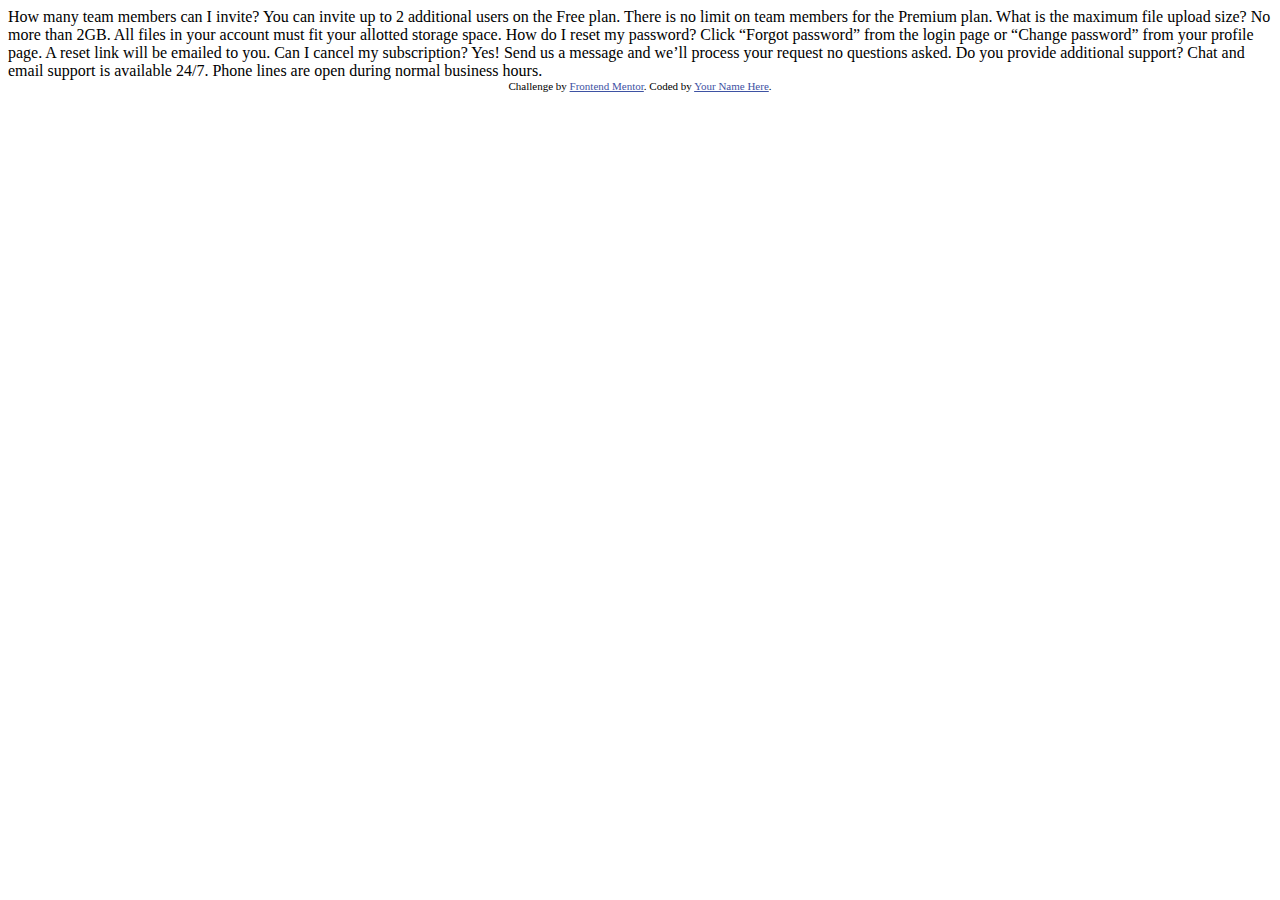
==== faq-accordion-card-main/faq-accordion-card-main/index.html @ d02c278b "started the faq accordation card project" ====
<!DOCTYPE html>
<html lang="en">
<head>
  <meta charset="UTF-8">
  <meta name="viewport" content="width=device-width, initial-scale=1.0"> <!-- displays site properly based on user's device -->

  <link rel="icon" type="image/png" sizes="32x32" href="./images/favicon-32x32.png">
  
  <title>Frontend Mentor | FAQ Accordion Card</title>

  <!-- Feel free to remove these styles or customise in your own stylesheet 👍 -->
  <style>
    .attribution { font-size: 11px; text-align: center; }
    .attribution a { color: hsl(228, 45%, 44%); }
  </style>
</head>
<body>
  How many team members can I invite?
  You can invite up to 2 additional users on the Free plan. There is no limit on 
  team members for the Premium plan.

  What is the maximum file upload size?
  No more than 2GB. All files in your account must fit your allotted storage space.

  How do I reset my password?
  Click “Forgot password” from the login page or “Change password” from your profile page.
  A reset link will be emailed to you.

  Can I cancel my subscription?
  Yes! Send us a message and we’ll process your request no questions asked.

  Do you provide additional support?
  Chat and email support is available 24/7. Phone lines are open during normal business hours.

  <div class="attribution">
    Challenge by <a href="https://www.frontendmentor.io?ref=challenge" target="_blank">Frontend Mentor</a>. 
    Coded by <a href="#">Your Name Here</a>.
  </div>
</body>
</html>
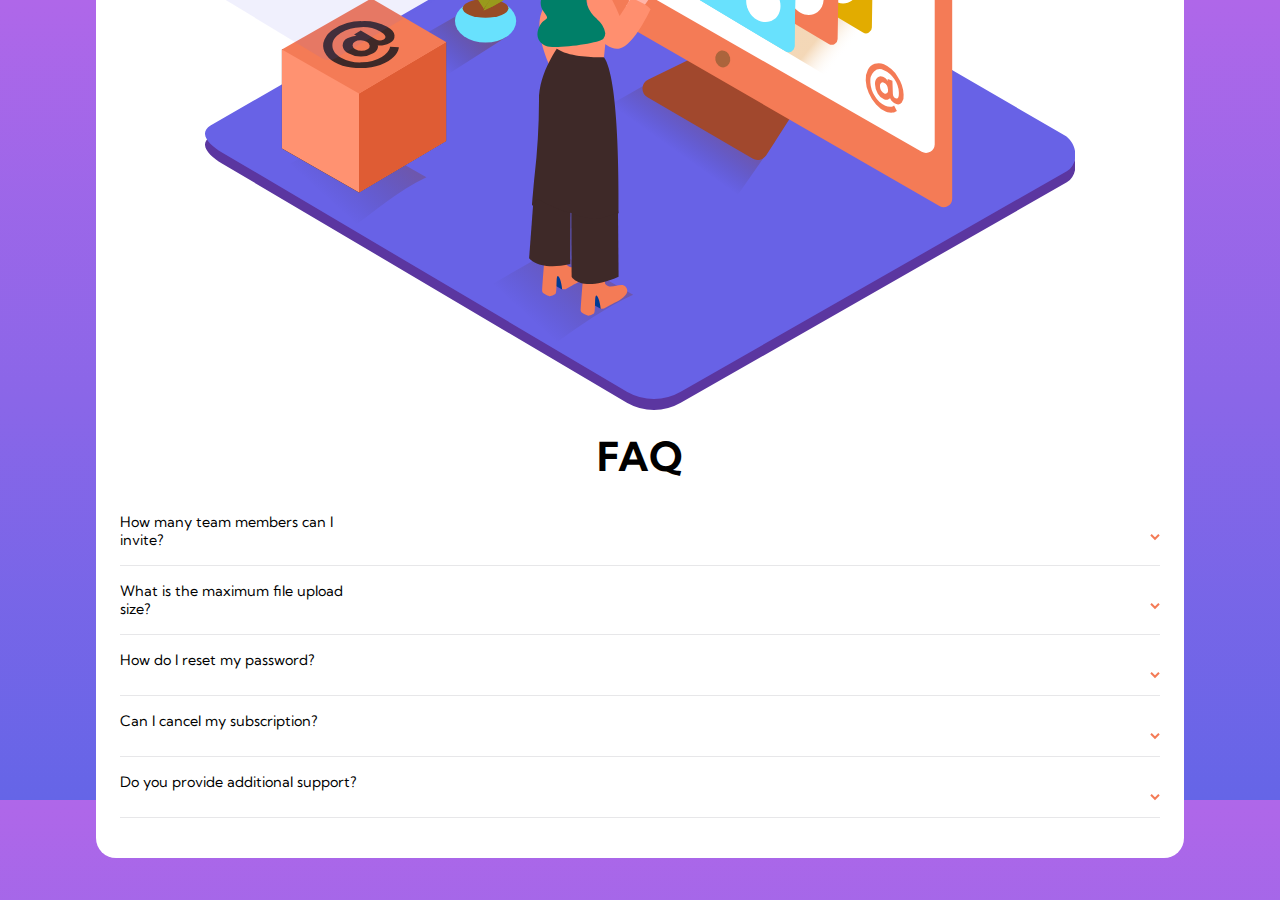
==== commit 8dd7312d: "added some styles and made some changes to it" ====
--- a/faq-accordion-card-main/faq-accordion-card-main/index.html
+++ b/faq-accordion-card-main/faq-accordion-card-main/index.html
@@ -1,40 +1,559 @@
 <!DOCTYPE html>
 <html lang="en">
-<head>
-  <meta charset="UTF-8">
-  <meta name="viewport" content="width=device-width, initial-scale=1.0"> <!-- displays site properly based on user's device -->
+  <head>
+    <meta charset="UTF-8" />
+    <meta name="viewport" content="width=device-width, initial-scale=1.0" />
+    <!-- displays site properly based on user's device -->
 
-  <link rel="icon" type="image/png" sizes="32x32" href="./images/favicon-32x32.png">
-  
-  <title>Frontend Mentor | FAQ Accordion Card</title>
-
-  <!-- Feel free to remove these styles or customise in your own stylesheet 👍 -->
-  <style>
-    .attribution { font-size: 11px; text-align: center; }
-    .attribution a { color: hsl(228, 45%, 44%); }
-  </style>
-</head>
-<body>
-  How many team members can I invite?
-  You can invite up to 2 additional users on the Free plan. There is no limit on 
-  team members for the Premium plan.
-
-  What is the maximum file upload size?
-  No more than 2GB. All files in your account must fit your allotted storage space.
-
-  How do I reset my password?
-  Click “Forgot password” from the login page or “Change password” from your profile page.
-  A reset link will be emailed to you.
-
-  Can I cancel my subscription?
-  Yes! Send us a message and we’ll process your request no questions asked.
-
-  Do you provide additional support?
-  Chat and email support is available 24/7. Phone lines are open during normal business hours.
-
-  <div class="attribution">
-    Challenge by <a href="https://www.frontendmentor.io?ref=challenge" target="_blank">Frontend Mentor</a>. 
-    Coded by <a href="#">Your Name Here</a>.
-  </div>
-</body>
-</html>+    <link
+      rel="icon"
+      type="image/png"
+      sizes="32x32"
+      href="./images/favicon-32x32.png"
+    />
+    <link rel="preconnect" href="https://fonts.googleapis.com" />
+    <link rel="preconnect" href="https://fonts.gstatic.com" crossorigin />
+    <link
+      href="https://fonts.googleapis.com/css2?family=Kumbh+Sans:wght@400;700&display=swap"
+      rel="stylesheet"
+    />
+    <link rel="stylesheet" href="style.css" />
+    <title>Frontend Mentor | FAQ Accordion Card</title>
+  </head>
+  <body>
+    <section class="card-container">
+      <svg
+        class="main-img"
+        xmlns="http://www.w3.org/2000/svg"
+        xmlns:xlink="http://www.w3.org/1999/xlink"
+        viewBox="0 0 236.85 179.57"
+      >
+        <defs>
+          <linearGradient
+            id="linear-gradient"
+            x1="1.78"
+            y1="537.83"
+            x2="1.58"
+            y2="537.64"
+            gradientTransform="matrix(52.93 0 0 -35.76 42.83 19334.13)"
+            gradientUnits="userSpaceOnUse"
+          >
+            <stop offset="0" stop-color="#7f3500" />
+            <stop offset="1" stop-color="#231f20" stop-opacity="0" />
+          </linearGradient>
+          <linearGradient
+            id="linear-gradient-2"
+            x1="1.82"
+            y1="531.01"
+            x2="1.3"
+            y2="530.67"
+            gradientTransform="matrix(43.55 0 0 -25.69 29.51 13785.7)"
+            gradientUnits="userSpaceOnUse"
+          >
+            <stop offset=".03" stop-color="#7f3500" />
+            <stop offset="1" stop-color="#231f20" stop-opacity="0" />
+          </linearGradient>
+          <linearGradient
+            id="linear-gradient-3"
+            x1="1.33"
+            y1="520.5"
+            x2=".74"
+            y2="520.06"
+            gradientTransform="matrix(26.11 0 0 -17.98 42.05 9434.58)"
+            gradientUnits="userSpaceOnUse"
+          >
+            <stop offset="0" stop-color="#843c09" stop-opacity=".85" />
+            <stop offset="1" stop-color="#231f20" stop-opacity="0" />
+          </linearGradient>
+          <linearGradient
+            id="linear-gradient-4"
+            x1="2.04"
+            y1="537.08"
+            x2="1.9"
+            y2="537.14"
+            gradientTransform="matrix(64.69 0 0 -34.67 47.7 18696.01)"
+            gradientUnits="userSpaceOnUse"
+          >
+            <stop offset="0" stop-color="#fff" stop-opacity="0" />
+            <stop offset=".99" stop-color="#dc841e" />
+          </linearGradient>
+          <linearGradient
+            id="linear-gradient-5"
+            x1="1.83"
+            y1="531.61"
+            x2="1.31"
+            y2="531.26"
+            gradientTransform="matrix(43.54 0 0 -26.33 -26.72 14107.68)"
+            xlink:href="#linear-gradient-2"
+          />
+          <style>
+            .cls-6 {
+              fill: #68e1fd;
+            }
+            .cls-8 {
+              fill: #999a1c;
+            }
+            .cls-10 {
+              fill: #f47b56;
+            }
+            .cls-11 {
+              fill: #fff;
+            }
+            .cls-15 {
+              fill: #f2f2f2;
+            }
+            .cls-16 {
+              fill: #ff8f6f;
+            }
+            .cls-17 {
+              fill: #003b94;
+            }
+            .cls-18 {
+              fill: #3e2928;
+            }
+          </style>
+        </defs>
+        <g id="Layer_2" data-name="Layer 2">
+          <g id="Layer_1-2" data-name="Layer 1">
+            <g id="Page-1">
+              <g id="Group-4">
+                <g id="mention_isometric-2" data-name="mention isometric-2">
+                  <g id="mention_isometric" data-name="mention isometric">
+                    <path
+                      id="Path"
+                      d="M114.92 177.69 4.61 112.51c-3.52-2-6.53-5.21-3.11-7.33l110.72-63.79c1.65-1 4.18-1.7 5.87-.72l115.78 67.19c3.52 2 4.15 7.72.65 9.78l-105.06 60a14.67 14.67 0 0 1-14.54.05Z"
+                      style="fill: #5b36a0"
+                    />
+                    <path
+                      id="Path-Copy"
+                      d="M114.92 174.68 4.61 109.5c-3.52-2-6.53-5.21-3.11-7.33l110.72-63.79c1.65-1 4.18-1.7 5.87-.72l115.78 67.19c3.52 2 4.15 7.72.65 9.78l-105.06 60a14.67 14.67 0 0 1-14.54.05Z"
+                      style="fill: #6862e6"
+                    />
+                    <path
+                      id="Path-2"
+                      data-name="Path"
+                      d="m124 88.69-21.75 12.41s33.53 20.46 40.39 23.34l12.54-18"
+                      style="
+                        fill: url(#linear-gradient);
+                        isolation: isolate;
+                        opacity: 0.25;
+                      "
+                    />
+                    <path
+                      id="Path-3"
+                      data-name="Path"
+                      d="m116.5 148.26-21.77-12.39L73 148.29s11.34 6.92 22.18 13.27c6.82-4.87 13.72-9.79 21.32-13.3Z"
+                      style="
+                        fill: url(#linear-gradient-2);
+                        isolation: isolate;
+                        opacity: 0.25;
+                      "
+                    />
+                    <path
+                      id="Path-4"
+                      data-name="Path"
+                      d="m69.59 71.73-13.81 7.88s1.17 7.22 8 10.11l18.11-11.58"
+                      style="
+                        opacity: 0.46;
+                        fill: url(#linear-gradient-3);
+                        isolation: isolate;
+                      "
+                    />
+                    <ellipse
+                      id="Oval"
+                      class="cls-6"
+                      cx="76.35"
+                      cy="73.75"
+                      rx="8.33"
+                      ry="5.86"
+                    />
+                    <ellipse
+                      id="Oval-2"
+                      data-name="Oval"
+                      cx="76.34"
+                      cy="70.29"
+                      rx="6.24"
+                      ry="2.55"
+                      style="fill: #974c26"
+                    />
+                    <path
+                      id="Shape"
+                      class="cls-8"
+                      d="M76.12 66c0-1.15 0-2.3-.13-3.45l-.09-.9-.06-.58a3.49 3.49 0 0 0-.09-.6l-.12-.7a27.53 27.53 0 0 0-4.45-10.89 16 16 0 0 0-1.25 6.37c0 .65.06 1.29.11 1.9v.37c0 .31.11.65.17.93a27.17 27.17 0 0 0 1 3.45 20.33 20.33 0 0 0 1.35 3c.57 1.09 1.18 2.15 1.85 3.19.51.81 1 1.53 1.49 2.22a41.69 41.69 0 0 0 .22-4.31Zm-3.28-12.91a1.14 1.14 0 0 0 0-.45c.16.16.32.33.47.5a1.24 1.24 0 0 0-.47 0Z"
+                    />
+                    <path
+                      id="Shape-2"
+                      data-name="Shape"
+                      class="cls-8"
+                      d="M78.26 66.92a31.43 31.43 0 0 0 1.75-3c.15-.27.28-.53.42-.8l.26-.53.25-.55c.09-.22.19-.44.28-.65a27.49 27.49 0 0 0 2.14-11.57 15.85 15.85 0 0 0-4.5 4.69c-.34.54-.65 1.09-.94 1.65l-.13.24v.1l-.36.87a25.67 25.67 0 0 0-1 3.44 21.35 21.35 0 0 0-.5 3.27c-.11 1.22-.17 2.44-.17 3.67 0 1 0 1.83.06 2.67.8-1.12 1.66-2.29 2.44-3.5Zm4.24-12.66a1 1 0 0 0 .22-.4c0 .23.09.44.12.65a1.2 1.2 0 0 0-.34-.25Z"
+                    />
+                    <path
+                      id="Shape-3"
+                      data-name="Shape"
+                      class="cls-8"
+                      d="M78.21 69.79c.65-.33 1.29-.67 1.93-1.05l.49-.29.31-.2.31-.22.36-.26a17.36 17.36 0 0 0 4.89-5.55 10.2 10.2 0 0 0-3.94 1.08c-.35.18-.69.38-1 .59l-.15.09-.48.36a16 16 0 0 0-1.67 1.52 14.38 14.38 0 0 0-1.32 1.6c-.46.65-.88 1.29-1.29 1.93s-.58 1-.83 1.47c.75-.31 1.58-.67 2.39-1.07Zm6.38-5.47a.77.77 0 0 0 .25-.14c0 .14-.1.27-.16.4a.58.58 0 0 0-.09-.25Z"
+                    />
+                    <path
+                      id="Shape-4"
+                      data-name="Shape"
+                      class="cls-8"
+                      d="M76.12 66c0-1.15 0-2.3-.13-3.45l-.09-.9-.06-.58a3.49 3.49 0 0 0-.09-.6l-.12-.7a27.53 27.53 0 0 0-4.45-10.89 16 16 0 0 0-1.25 6.37c0 .65.06 1.29.11 1.9v.37c0 .31.11.65.17.93a27.17 27.17 0 0 0 1 3.45 20.33 20.33 0 0 0 1.35 3c.57 1.09 1.18 2.15 1.85 3.19.51.81 1 1.53 1.49 2.22a41.69 41.69 0 0 0 .22-4.31Zm-3.28-12.91a1.14 1.14 0 0 0 0-.45c.16.16.32.33.47.5a1.24 1.24 0 0 0-.47 0Z"
+                    />
+                    <path
+                      id="Shape-5"
+                      data-name="Shape"
+                      class="cls-8"
+                      d="M78.26 66.92a31.43 31.43 0 0 0 1.75-3c.15-.27.28-.53.42-.8l.26-.53.25-.55c.09-.22.19-.44.28-.65a27.49 27.49 0 0 0 2.14-11.57 15.85 15.85 0 0 0-4.5 4.69c-.34.54-.65 1.09-.94 1.65l-.13.24v.1l-.36.87a25.67 25.67 0 0 0-1 3.44 21.35 21.35 0 0 0-.5 3.27c-.11 1.22-.17 2.44-.17 3.67 0 1 0 1.83.06 2.67.8-1.12 1.66-2.29 2.44-3.5Zm4.24-12.66a1 1 0 0 0 .22-.4c0 .23.09.44.12.65a1.2 1.2 0 0 0-.34-.25Z"
+                    />
+                    <path
+                      id="Shape-6"
+                      data-name="Shape"
+                      class="cls-8"
+                      d="M78.21 69.79c.65-.33 1.29-.67 1.93-1.05l.49-.29.31-.2.31-.22.36-.26a17.36 17.36 0 0 0 4.89-5.55 10.2 10.2 0 0 0-3.94 1.08c-.35.18-.69.38-1 .59l-.15.09-.48.36a16 16 0 0 0-1.67 1.52 14.38 14.38 0 0 0-1.32 1.6c-.46.65-.88 1.29-1.29 1.93s-.58 1-.83 1.47c.75-.31 1.58-.67 2.39-1.07Zm6.38-5.47a.77.77 0 0 0 .25-.14c0 .14-.1.27-.16.4a.58.58 0 0 0-.09-.25Z"
+                    />
+                    <path
+                      id="Path-5"
+                      data-name="Path"
+                      d="m132.66 83.84-12 5.79a2.75 2.75 0 0 0-1.61 2.37 2.79 2.79 0 0 0 1.37 2.51L149 111.18a2.77 2.77 0 0 0 3.73-.9l6.94-10.79"
+                      style="fill: #a1482d"
+                    />
+                    <path
+                      id="Path-6"
+                      data-name="Path"
+                      class="cls-10"
+                      d="M198.19 55.92 102.12.58a4.33 4.33 0 0 0-6.49 3.75v57.58a3.59 3.59 0 0 0 1.8 3.09l102.42 59.1a2.31 2.31 0 0 0 3.48-2V64.78a10.21 10.21 0 0 0-5.14-8.86Z"
+                    />
+                    <path
+                      id="Path-7"
+                      data-name="Path"
+                      class="cls-11"
+                      d="m102.13 4.93 93.17 53.59a6.54 6.54 0 0 1 3.27 5.66v43.16a2.36 2.36 0 0 1-3.53 2L100 54.9a2.34 2.34 0 0 1-1.18-2V6.83a2.2 2.2 0 0 1 3.28-1.9Z"
+                    />
+                    <ellipse
+                      id="Oval-3"
+                      data-name="Oval"
+                      cx="140.89"
+                      cy="84.06"
+                      rx="2.03"
+                      ry="2.32"
+                      transform="rotate(-10.9 140.901 84.042)"
+                      style="fill: #ab643c"
+                    />
+                    <path
+                      id="Path-8"
+                      data-name="Path"
+                      style="
+                        opacity: 0.32;
+                        fill: url(#linear-gradient-4);
+                        isolation: isolate;
+                      "
+                      d="m127.17 63.48 43.3 26.01 21.39-12.43-38.22-22.24"
+                    />
+                    <path
+                      id="Path-9"
+                      data-name="Path"
+                      d="m180.68 58.31-46.81-28.54a1.62 1.62 0 0 0-2.43 1.46v16.26a1.69 1.69 0 0 0 .81 1.47l46.81 27.93a1.62 1.62 0 0 0 1.61 0 1.64 1.64 0 0 0 .8-1.4l.24-15.16a2.27 2.27 0 0 0-1.03-2.02Z"
+                      style="fill: #e2ac00"
+                    />
+                    <path
+                      id="Path-10"
+                      data-name="Path"
+                      class="cls-11"
+                      d="M169.48 66.67c1.68 2.35 4.63 3 6.58 1.48s2.19-4.68.51-7-4.63-3-6.59-1.47-2.18 4.65-.5 6.99Z"
+                    />
+                    <path
+                      id="Path-11"
+                      data-name="Path"
+                      class="cls-15"
+                      d="m164.89 55.41-19.1-11.5a.73.73 0 0 0-.73 1.25l19.09 11.49a.73.73 0 0 0 .74-1.24Z"
+                    />
+                    <path
+                      id="Path-12"
+                      data-name="Path"
+                      class="cls-15"
+                      d="m164.1 60.08-26.32-15.84a.72.72 0 0 0-.87.33.72.72 0 0 0 .17.91l26.29 15.85a.72.72 0 0 0 .93-.29.73.73 0 0 0-.2-1Z"
+                    />
+                    <path
+                      id="Path-13"
+                      data-name="Path"
+                      class="cls-10"
+                      d="m171.34 61.46-46.79-28.53a1.62 1.62 0 0 0-2.43 1.46v16.25a1.69 1.69 0 0 0 .81 1.47L169.74 80a1.6 1.6 0 0 0 2.41-1.44l.25-15.15a2.28 2.28 0 0 0-1.06-2Z"
+                    />
+                    <path
+                      id="Path-14"
+                      data-name="Path"
+                      class="cls-11"
+                      d="M160.14 69.83c1.68 2.34 4.63 3 6.58 1.47s2.19-4.68.51-7-4.63-3-6.59-1.47-2.18 4.65-.5 7Z"
+                    />
+                    <path
+                      id="Path-15"
+                      data-name="Path"
+                      class="cls-15"
+                      d="m155.54 58.56-19.1-11.49a.72.72 0 0 0-.73 1.24l19.09 11.5a.73.73 0 0 0 .93-.29.72.72 0 0 0-.2-1Z"
+                    />
+                    <path
+                      id="Path-16"
+                      data-name="Path"
+                      class="cls-15"
+                      d="m154.75 63.26-26.31-15.87a.72.72 0 0 0-.93.29.73.73 0 0 0 .2 1L154 64.48a.72.72 0 0 0 .93-.29.73.73 0 0 0-.2-1Z"
+                    />
+                    <path
+                      id="Path-17"
+                      data-name="Path"
+                      class="cls-6"
+                      d="m159.6 63.37-46.8-28.52a1.61 1.61 0 0 0-2.43 1.46v16.25a1.7 1.7 0 0 0 .82 1.46L158 82a1.61 1.61 0 0 0 2.42-1.44l.24-15.15a2.3 2.3 0 0 0-1.05-2Z"
+                    />
+                    <path
+                      id="Path-18"
+                      data-name="Path"
+                      class="cls-6"
+                      d="m159.6 63.37-46.8-28.52a1.61 1.61 0 0 0-2.43 1.46v16.25a1.7 1.7 0 0 0 .82 1.46L158 82a1.61 1.61 0 0 0 2.42-1.44l.24-15.15a2.3 2.3 0 0 0-1.05-2Z"
+                    />
+                    <path
+                      id="Path-19"
+                      data-name="Path"
+                      class="cls-11"
+                      d="M148.39 71.74c1.68 2.35 4.63 3 6.59 1.47s2.18-4.67.5-7-4.63-3-6.59-1.47-2.16 4.65-.5 7Z"
+                    />
+                    <path
+                      id="Path-20"
+                      data-name="Path"
+                      class="cls-15"
+                      d="M143.8 60.47 124.7 49a.73.73 0 0 0-.73 1.25l19.09 11.49a.71.71 0 0 0 .93-.29.72.72 0 0 0-.2-1Z"
+                    />
+                    <path
+                      id="Path-21"
+                      data-name="Path"
+                      class="cls-15"
+                      d="m143 65.15-26.31-15.84a.73.73 0 0 0-.73 1.25l26.31 15.84a.73.73 0 0 0 .74-1.25Z"
+                    />
+                    <path
+                      id="Path-22"
+                      data-name="Path"
+                      class="cls-16"
+                      d="M98.18 61.78a22.75 22.75 0 0 0-6.63 9.72C89.22 77.93 95 88.44 95 88.44l9.06-7.17"
+                    />
+                    <path
+                      id="Path-23"
+                      data-name="Path"
+                      class="cls-17"
+                      d="m97.2 146.8-2.46-1.35.65-3.52s3.66.35 4 1.65"
+                    />
+                    <path
+                      id="Path-24"
+                      data-name="Path"
+                      class="cls-10"
+                      d="M98.1 146.75c.56-.34 1.13-.64 1.71-.94 1.42-.78 3.47-1.59 4.35-3.05a1.69 1.69 0 0 0-.12-1.92c-1.29-1.56-4.1 1-5.55-.73-.28-.34-.41-5.74-.41-5.74l-5.48 1.47s-.93 10.87-.83 11.54 2 1.29 2 1.29a4.76 4.76 0 0 0 1.58-.65c.58-.41 0-5.51.79-4.8s1.05 3.51 1.05 3.51a4.06 4.06 0 0 0 .91.02Z"
+                    />
+                    <path
+                      id="Path-25"
+                      data-name="Path"
+                      class="cls-17"
+                      d="m107.67 152.06-2.46-1.34.64-3.51s3.66.35 4 1.64"
+                    />
+                    <path
+                      id="Path-26"
+                      data-name="Path"
+                      class="cls-10"
+                      d="M108.59 152c.56-.35 1.14-.65 1.71-.95 1.42-.78 3.47-1.58 4.35-3a1.71 1.71 0 0 0-.12-1.93c-1.29-1.56-4.1 1-5.54-.72-.29-.34-.42-5.75-.42-5.75l-5.48 1.48s-.94 10.91-.83 11.55 2 1.28 2 1.28a4.62 4.62 0 0 0 1.58-.64c.57-.42 0-5.52.78-4.8s1.06 3.5 1.06 3.5a3.54 3.54 0 0 0 .91-.02Z"
+                    />
+                    <path
+                      id="Path-27"
+                      data-name="Path"
+                      class="cls-18"
+                      d="m89.81 116.73-1.61 21.58s2.57 3.55 11.2 1.58l.08-14.55"
+                    />
+                    <path
+                      id="Path-28"
+                      data-name="Path"
+                      class="cls-18"
+                      d="M99.77 121c-.18 1.86 0 22.36 0 22.36s2.39 4.47 12.78 0l-.15-17.42"
+                    />
+                    <path
+                      id="Path-29"
+                      data-name="Path"
+                      class="cls-18"
+                      d="M89 123.86c.7.49.95-2 1.69-1.6a41.51 41.51 0 0 0 8.53 3.74h.06a.61.61 0 0 1 .46 0 .58.58 0 0 1 .33.32 46.18 46.18 0 0 0 5.59 1.28c2.43.39 4.43-1.4 6.92-1.53 0-9.53 0-36.65-4-42.44l-12-4c-.06 1-5.83 7.68-5.69 15.83a183.16 183.16 0 0 1-1.24 20.74c-.05.44-.65 7.14-.65 7.66Z"
+                    />
+                    <path
+                      id="Path-30"
+                      data-name="Path"
+                      class="cls-16"
+                      d="m109.67 72.66-1.1 10.93s-9 .36-12.82-2.3V72"
+                    />
+                    <path
+                      id="Path-31"
+                      data-name="Path"
+                      d="m121.07 65.46-.92 1.25a28.42 28.42 0 0 0 1.29-3.12c.26-.72-.91-1-1.16-.29l-.14.38c.11-.39.22-.78.32-1.17a.6.6 0 0 0-1.17-.29 28.59 28.59 0 0 1-.91 3 21.36 21.36 0 0 0 .43-2.64c.08-.76-1.13-.73-1.2 0a18.93 18.93 0 0 1-.54 3 6.06 6.06 0 0 0-.09-1 .6.6 0 0 0-.26-.43c0-.13-.07-.26-.11-.4a.62.62 0 0 0-.67-.4.6.6 0 0 0-.51.58l-.08 4.5a5.21 5.21 0 0 1-.84 1.29 19 19 0 0 1 1.67 1.28 16.59 16.59 0 0 1 1.37 1.28c.38-.48.75-1 1.11-1.46l.12-.13q1.6-2.39 3.32-4.68c.47-.57-.58-1.16-1.03-.55Z"
+                      style="fill: #ffb5a9"
+                    />
+                    <path
+                      id="Path-32"
+                      data-name="Path"
+                      class="cls-16"
+                      d="M104 62.69s4.23 1.14 6 3.86a48.49 48.49 0 0 1 2.83 5.85l3.13-4.86s3.8 1.17 5.3 3c0 0-4.5 9.84-8.43 10.68s-8.09-5.77-8.09-5.77-.86 2.76-.69-.19"
+                    />
+                    <path
+                      id="Path-33"
+                      data-name="Path"
+                      d="M106.68 73.21a8.68 8.68 0 0 1-2.68-3.82c-.5-1.73.13-3.25.72-4.86a15.32 15.32 0 0 0 1.11-5 50.08 50.08 0 0 0-.26-5 .81.81 0 0 1 0-.22c-.56-1.9-1.72-3.51-4-3.7-5.91-.5-6.25 6-6.2 8.71s.32 4.46-1.64 5.57-3.38 4-1.5 6.4.19 1.49-1.06 3.59-.92 4.71 1.64 5.66 14.46-.83 15.55-1.93a2.26 2.26 0 0 0 .56-1.61 6.24 6.24 0 0 0-2.23-3.75Z"
+                      style="fill: #007f68"
+                    />
+                    <path
+                      id="Shape-7"
+                      data-name="Shape"
+                      class="cls-10"
+                      d="M112.49 19.21a9.47 9.47 0 0 1 1.67 4.89 3.18 3.18 0 0 1-.54 2.28 1.33 1.33 0 0 1-1.6.28 2.51 2.51 0 0 1-.86-.58 2.89 2.89 0 0 1-.55-.7l-.16-.3a1.07 1.07 0 0 1-.15.22 1.18 1.18 0 0 1-.53.22 1.63 1.63 0 0 1-1-.11 3.64 3.64 0 0 1-1.69-1.51 4.84 4.84 0 0 1-.74-2.44 2.36 2.36 0 0 1 .6-1.93 1.39 1.39 0 0 1 1.56-.25 2.67 2.67 0 0 1 .7.44 2.47 2.47 0 0 1 .46.51l.12.21v-.58l1.29.5.12 3.62a1.38 1.38 0 0 0 .24.73 1.19 1.19 0 0 0 .52.47c.62.24.91-.3.87-1.61a7 7 0 0 0-1.25-3.64 6 6 0 0 0-2.85-2.43 2.41 2.41 0 0 0-2.67.34 3.67 3.67 0 0 0-1 3 7.69 7.69 0 0 0 1.29 3.85 5.88 5.88 0 0 0 2.75 2.58 3.28 3.28 0 0 0 1.28.25 1.73 1.73 0 0 0 .84-.16l.26-.14.77 1.45-.12.09a3.26 3.26 0 0 1-.38.18 2.52 2.52 0 0 1-.65.18 3 3 0 0 1-.85 0 4.48 4.48 0 0 1-1.09-.28 7 7 0 0 1-2.57-1.89 11.1 11.1 0 0 1-2-3.11 9.58 9.58 0 0 1-.82-3.46 5.51 5.51 0 0 1 .59-2.9 3.24 3.24 0 0 1 1.83-1.6 3.46 3.46 0 0 1 2.53.13 8.16 8.16 0 0 1 3.77 3.22Zm-2.83 4.58a1.32 1.32 0 0 0 .26-1 2.55 2.55 0 0 0-.34-1.19 1.66 1.66 0 0 0-.78-.7.68.68 0 0 0-.79.1 1.14 1.14 0 0 0-.28.93 2.41 2.41 0 0 0 .36 1.2 1.71 1.71 0 0 0 .82.73.65.65 0 0 0 .75-.11"
+                    />
+                    <path
+                      id="Shape-8"
+                      data-name="Shape"
+                      class="cls-10"
+                      d="M188.44 88.85a9.41 9.41 0 0 1 1.67 4.89 3.19 3.19 0 0 1-.54 2.28 1.33 1.33 0 0 1-1.6.27 2.49 2.49 0 0 1-.86-.57 3.14 3.14 0 0 1-.55-.71l-.16-.3a1.07 1.07 0 0 1-.15.22 1.19 1.19 0 0 1-.53.23 1.63 1.63 0 0 1-.95-.11 3.6 3.6 0 0 1-1.68-1.52 4.73 4.73 0 0 1-.75-2.44 2.38 2.38 0 0 1 .59-1.93 1.37 1.37 0 0 1 1.56-.25 2.13 2.13 0 0 1 .7.44 2.85 2.85 0 0 1 .47.51l.12.21v-.57l1.28.49.13 3.62a1.43 1.43 0 0 0 .23.72 1.15 1.15 0 0 0 .53.47c.65.25.91-.29.87-1.61a6.88 6.88 0 0 0-1.24-3.63 6.11 6.11 0 0 0-2.84-2.43 2.42 2.42 0 0 0-2.68.33 3.67 3.67 0 0 0-1 3 7.6 7.6 0 0 0 1.29 3.85 5.9 5.9 0 0 0 2.78 2.49 3.29 3.29 0 0 0 1.28.26 1.85 1.85 0 0 0 .84-.15l.26-.15.77 1.45-.12.09a3.26 3.26 0 0 1-.38.18 2.52 2.52 0 0 1-.65.18 3.1 3.1 0 0 1-.86 0 4.52 4.52 0 0 1-1.08-.28 7.07 7.07 0 0 1-2.57-1.89 11 11 0 0 1-2-3.12 9.33 9.33 0 0 1-.82-3.45 5.46 5.46 0 0 1 .59-2.89 3.31 3.31 0 0 1 1.83-1.62 3.59 3.59 0 0 1 2.54.13 8.22 8.22 0 0 1 3.68 3.31Zm-2.84 4.57a1.26 1.26 0 0 0 .27-1 2.48 2.48 0 0 0-.34-1.19 1.61 1.61 0 0 0-.77-.71.71.71 0 0 0-.8.1 1.2 1.2 0 0 0-.29.93 2.52 2.52 0 0 0 .37 1.19 1.73 1.73 0 0 0 .82.74.64.64 0 0 0 .74-.11"
+                    />
+                    <path
+                      id="Path-34"
+                      data-name="Path"
+                      d="m60.25 116.27-21.77-12.39-21.77 12.41s12.11 7.57 22.95 13.92c6.89-4.86 13-10.42 20.59-13.94Z"
+                      style="
+                        fill: url(#linear-gradient-5);
+                        isolation: isolate;
+                        opacity: 0.25;
+                      "
+                    />
+                  </g>
+                </g>
+                <path
+                  id="path-6-2"
+                  data-name="path-6"
+                  style="fill-rule: evenodd"
+                  d="M20.93 81.47v26.94l20.98 12.01 23.7-14.01V79.48"
+                />
+                <path
+                  id="path-6-3"
+                  data-name="path-6"
+                  style="fill: #ff9271; fill-rule: evenodd"
+                  d="M20.93 81.47v26.94l20.98 12.01 23.7-14.01V79.48"
+                />
+                <path
+                  id="Path-35"
+                  data-name="Path"
+                  style="fill: #df5c34"
+                  d="M41.91 93.49v26.93l23.7-14.01V79.48l-23.7 14.01z"
+                />
+                <path
+                  id="Path-36"
+                  data-name="Path"
+                  class="cls-10"
+                  d="m20.93 81.47 24.35-13.88 20.33 11.89-23.7 14.01-20.98-12.02z"
+                />
+                <path
+                  id="Shape-9"
+                  data-name="Shape"
+                  class="cls-18"
+                  d="M42.47 73.78a12.91 12.91 0 0 1 7.1 1.56c1.25.73 1.93 1.49 2 2.29a2.1 2.1 0 0 1-1.28 2.07 4.69 4.69 0 0 1-1.49.59 5.42 5.42 0 0 1-1.33.14h-.48a1.89 1.89 0 0 1 .09.34 1.64 1.64 0 0 1-.26.77 2.91 2.91 0 0 1-1.05 1 6.34 6.34 0 0 1-3.35.88 6.63 6.63 0 0 1-3.42-.88 2.64 2.64 0 0 1-1.55-2.08 2.25 2.25 0 0 1 1.28-2 4.26 4.26 0 0 1 1.14-.46 4.35 4.35 0 0 1 1-.17h.35l-.64-.39 1.8-1.12 4.17 2.46a2.19 2.19 0 0 0 2.08 0c.88-.56.56-1.28-.95-2.18a9.63 9.63 0 0 0-5.28-1.17A10.81 10.81 0 0 0 36.91 77c-1.51 1-2.26 2.07-2.25 3.38s.8 2.43 2.36 3.34A10.53 10.53 0 0 0 42.59 85a10.46 10.46 0 0 0 5.51-1.46 6.28 6.28 0 0 0 1.53-1.28 2.94 2.94 0 0 0 .64-1.09l.09-.41 2.38.14v.21a5.54 5.54 0 0 1-.17.58 5.22 5.22 0 0 1-.41.86 6.25 6.25 0 0 1-.85 1 8 8 0 0 1-1.38 1.07 12.92 12.92 0 0 1-4.66 1.68 17.72 17.72 0 0 1-5.44.09 12.46 12.46 0 0 1-4.67-1.52 6.12 6.12 0 0 1-2.65-2.79 4.09 4.09 0 0 1 0-3.29 6.28 6.28 0 0 1 2.63-2.88 14.41 14.41 0 0 1 7.33-2.14Zm2.33 6.63a1.34 1.34 0 0 0-.8-1 3.24 3.24 0 0 0-1.66-.41 2.79 2.79 0 0 0-1.55.4 1.13 1.13 0 0 0-.64 1 1.27 1.27 0 0 0 .75 1 3.36 3.36 0 0 0 1.7.43 3.13 3.13 0 0 0 1.63-.43 1 1 0 0 0 .6-1"
+                />
+              </g>
+            </g>
+          </g>
+        </g>
+      </svg>
+      <svg
+        class="side-image"
+        width="240"
+        height="104"
+        xmlns="http://www.w3.org/2000/svg"
+      >
+        <path
+          d="M116.454 102.048L4.667 34.239c-3.56-2.054-6.61-5.42-3.142-7.627l112.184-66.364c1.682-1.07 4.237-1.773 5.951-.75l117.328 69.904c3.559 2.12 4.198 8.028.652 10.17L131.185 101.94a14.53 14.53 0 01-14.731.107z"
+          fill="#6862E6"
+          fill-rule="nonzero"
+          opacity=".099"
+        />
+      </svg>
+      <h1>FAQ</h1>
+      <section class="qa-container">
+        <section class="question-box">
+          <p>How many team members can I invite?</p>
+          <svg width="10" height="7" xmlns="http://www.w3.org/2000/svg">
+            <path
+              d="M1 .799l4 4 4-4"
+              stroke="#F47B56"
+              stroke-width="2"
+              fill="none"
+              fill-rule="evenodd"
+            />
+          </svg>
+        </section>
+        <section class="answer-box">
+          You can invite up to 2 additional users on the Free plan. There is no
+          limit on team members for the Premium plan.
+        </section>
+        <section class="question-box">
+          <p>What is the maximum file upload size?</p>
+          <svg width="10" height="7" xmlns="http://www.w3.org/2000/svg">
+            <path
+              d="M1 .799l4 4 4-4"
+              stroke="#F47B56"
+              stroke-width="2"
+              fill="none"
+              fill-rule="evenodd"
+            />
+          </svg>
+        </section>
+        <section class="answer-box">
+          No more than 2GB. All files in your account must fit your allotted
+          storage space.
+        </section>
+        <section class="question-box">
+          <p>How do I reset my password?</p>
+          <svg width="10" height="7" xmlns="http://www.w3.org/2000/svg">
+            <path
+              d="M1 .799l4 4 4-4"
+              stroke="#F47B56"
+              stroke-width="2"
+              fill="none"
+              fill-rule="evenodd"
+            />
+          </svg>
+        </section>
+        <section class="answer-box">
+          Click “Forgot password” from the login page or “Change password” from
+          your profile page. A reset link will be emailed to you.
+        </section>
+        <section class="question-box">
+          <p>Can I cancel my subscription?</p>
+          <svg width="10" height="7" xmlns="http://www.w3.org/2000/svg">
+            <path
+              d="M1 .799l4 4 4-4"
+              stroke="#F47B56"
+              stroke-width="2"
+              fill="none"
+              fill-rule="evenodd"
+            />
+          </svg>
+        </section>
+        <section class="answer-box">
+          Yes! Send us a message and we’ll process your request no questions
+          asked.
+        </section>
+        <section class="question-box">
+          <p>Do you provide additional support?</p>
+          <svg width="10" height="7" xmlns="http://www.w3.org/2000/svg">
+            <path
+              d="M1 .799l4 4 4-4"
+              stroke="#F47B56"
+              stroke-width="2"
+              fill="none"
+              fill-rule="evenodd"
+            />
+          </svg>
+        </section>
+        <section class="answer-box">
+          Chat and email support is available 24/7. Phone lines are open during
+          normal business hours.
+        </section>
+      </section>
+    </section>
+  </body>
+</html>
--- a/faq-accordion-card-main/faq-accordion-card-main/style.css
+++ b/faq-accordion-card-main/faq-accordion-card-main/style.css
@@ -0,0 +1,59 @@
+* {
+  margin: 0;
+  padding: 0;
+  box-sizing: border-box;
+}
+body {
+  background: linear-gradient(to bottom, #af67e9, #6565e7);
+  height: 50rem;
+  display: flex;
+  align-items: center;
+  justify-content: center;
+  font-family: "Kumbh Sans", sans-serif;
+}
+.card-container {
+  background-color: white;
+  position: relative;
+  border-radius: 20px;
+  width: 85%;
+}
+.card-container h1 {
+  text-align: center;
+  padding: 0;
+  padding-top: 45%;
+  font-size: 2.5rem;
+  font-weight: 700;
+}
+.main-img,
+.side-image {
+  position: absolute;
+  top: -21%;
+  left: 10%;
+  max-width: 80%;
+}
+.side-image {
+  top: 1.5%;
+  left: 10%;
+}
+.qa-container {
+  padding: 1rem 1.5rem;
+  padding-bottom: 2.5rem;
+}
+.question-box {
+  display: flex;
+  justify-content: space-between;
+  padding: 1rem 0;
+  border-bottom: 1px solid #e7e7e9;
+}
+.question-box > p {
+  font-size: 0.9rem;
+  flex-basis: 15rem;
+}
+.question-box > svg {
+  margin-top: 2%;
+}
+.answer-box {
+  display: none;
+  font-size: 0.9rem;
+  width: 15rem;
+}
